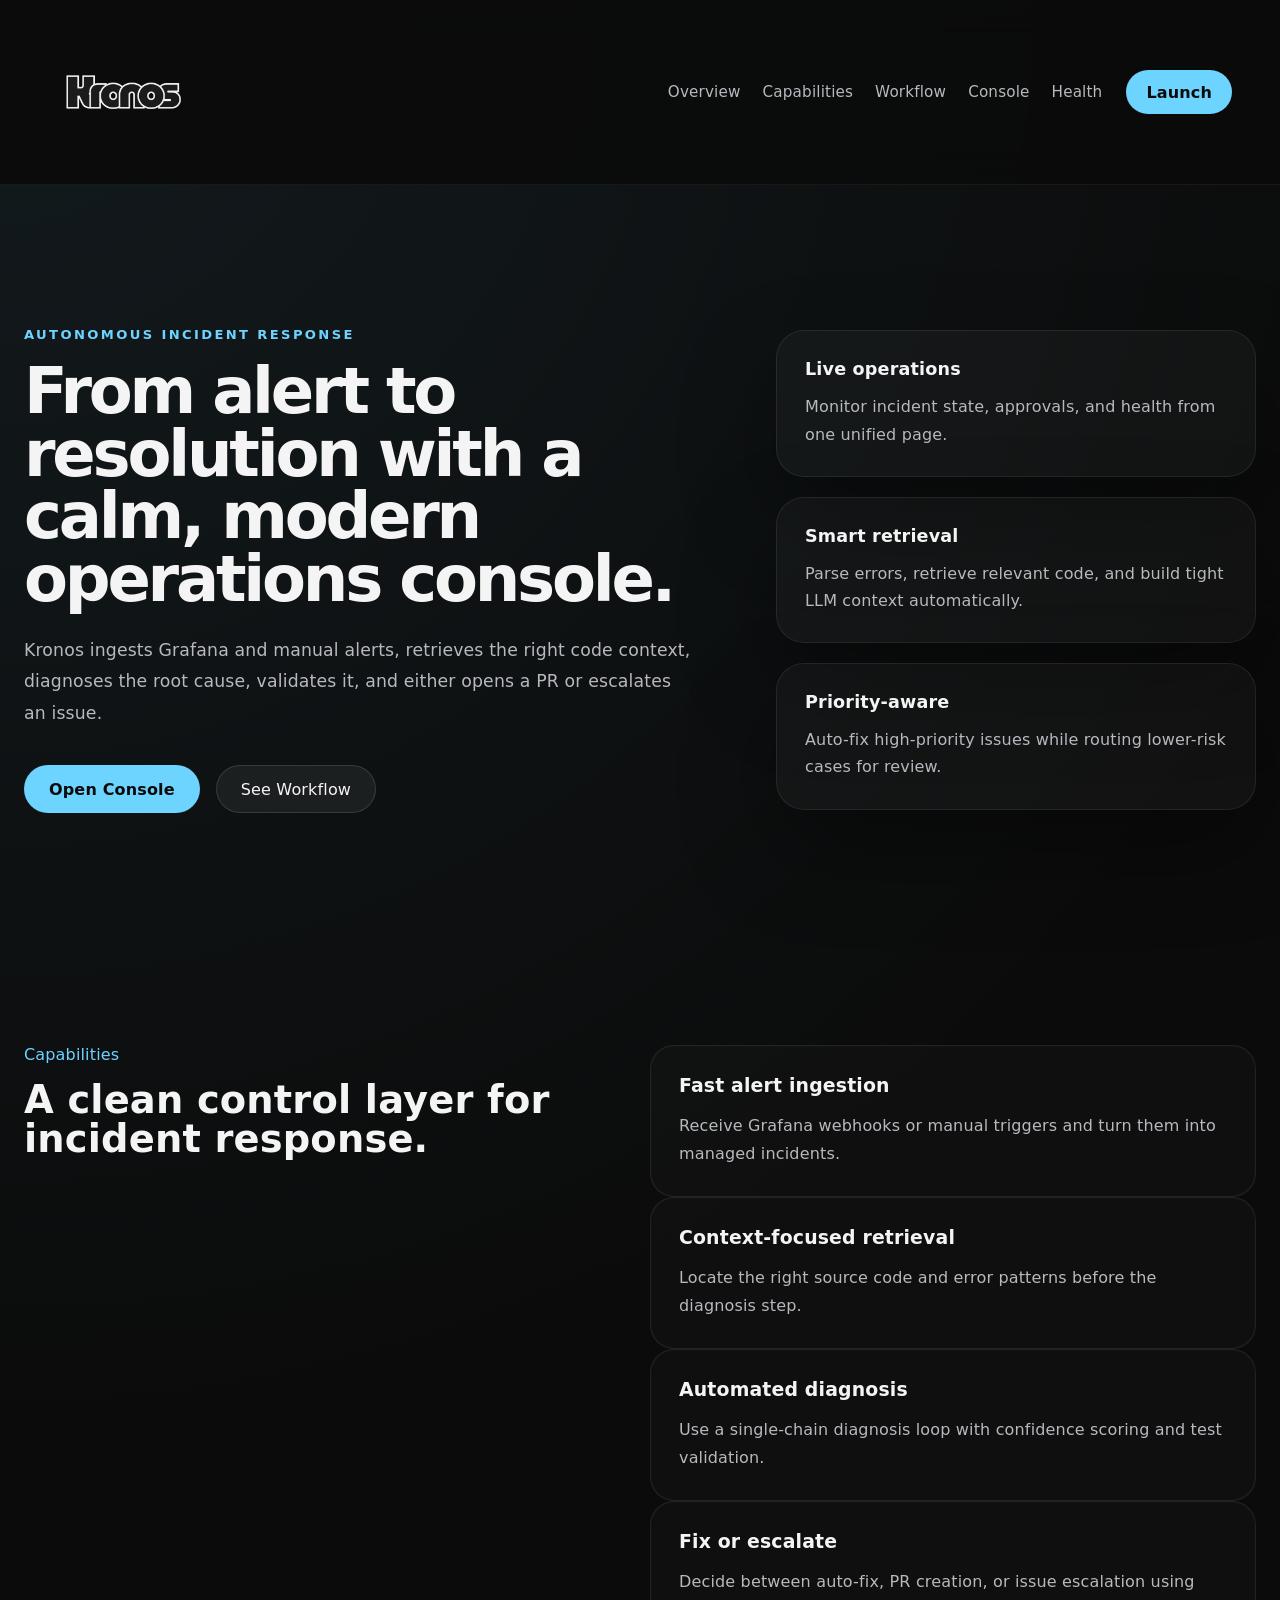
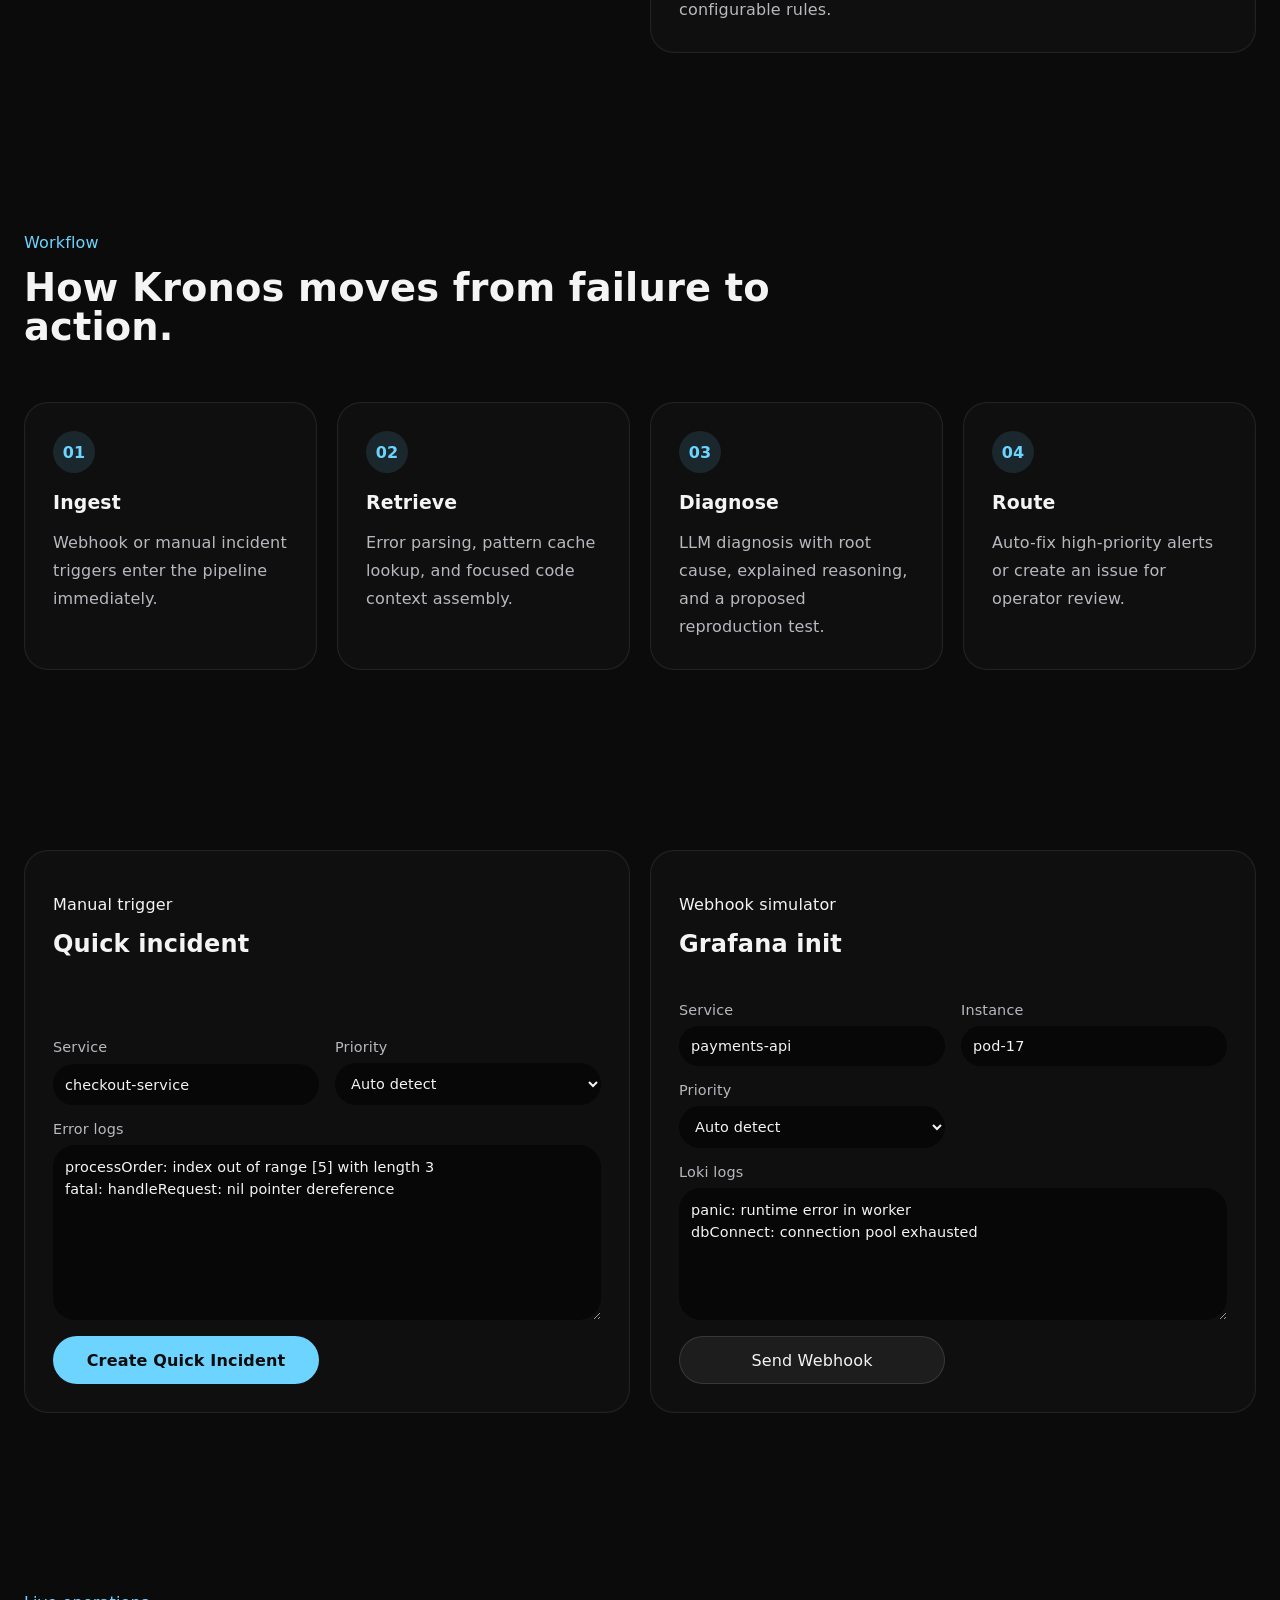
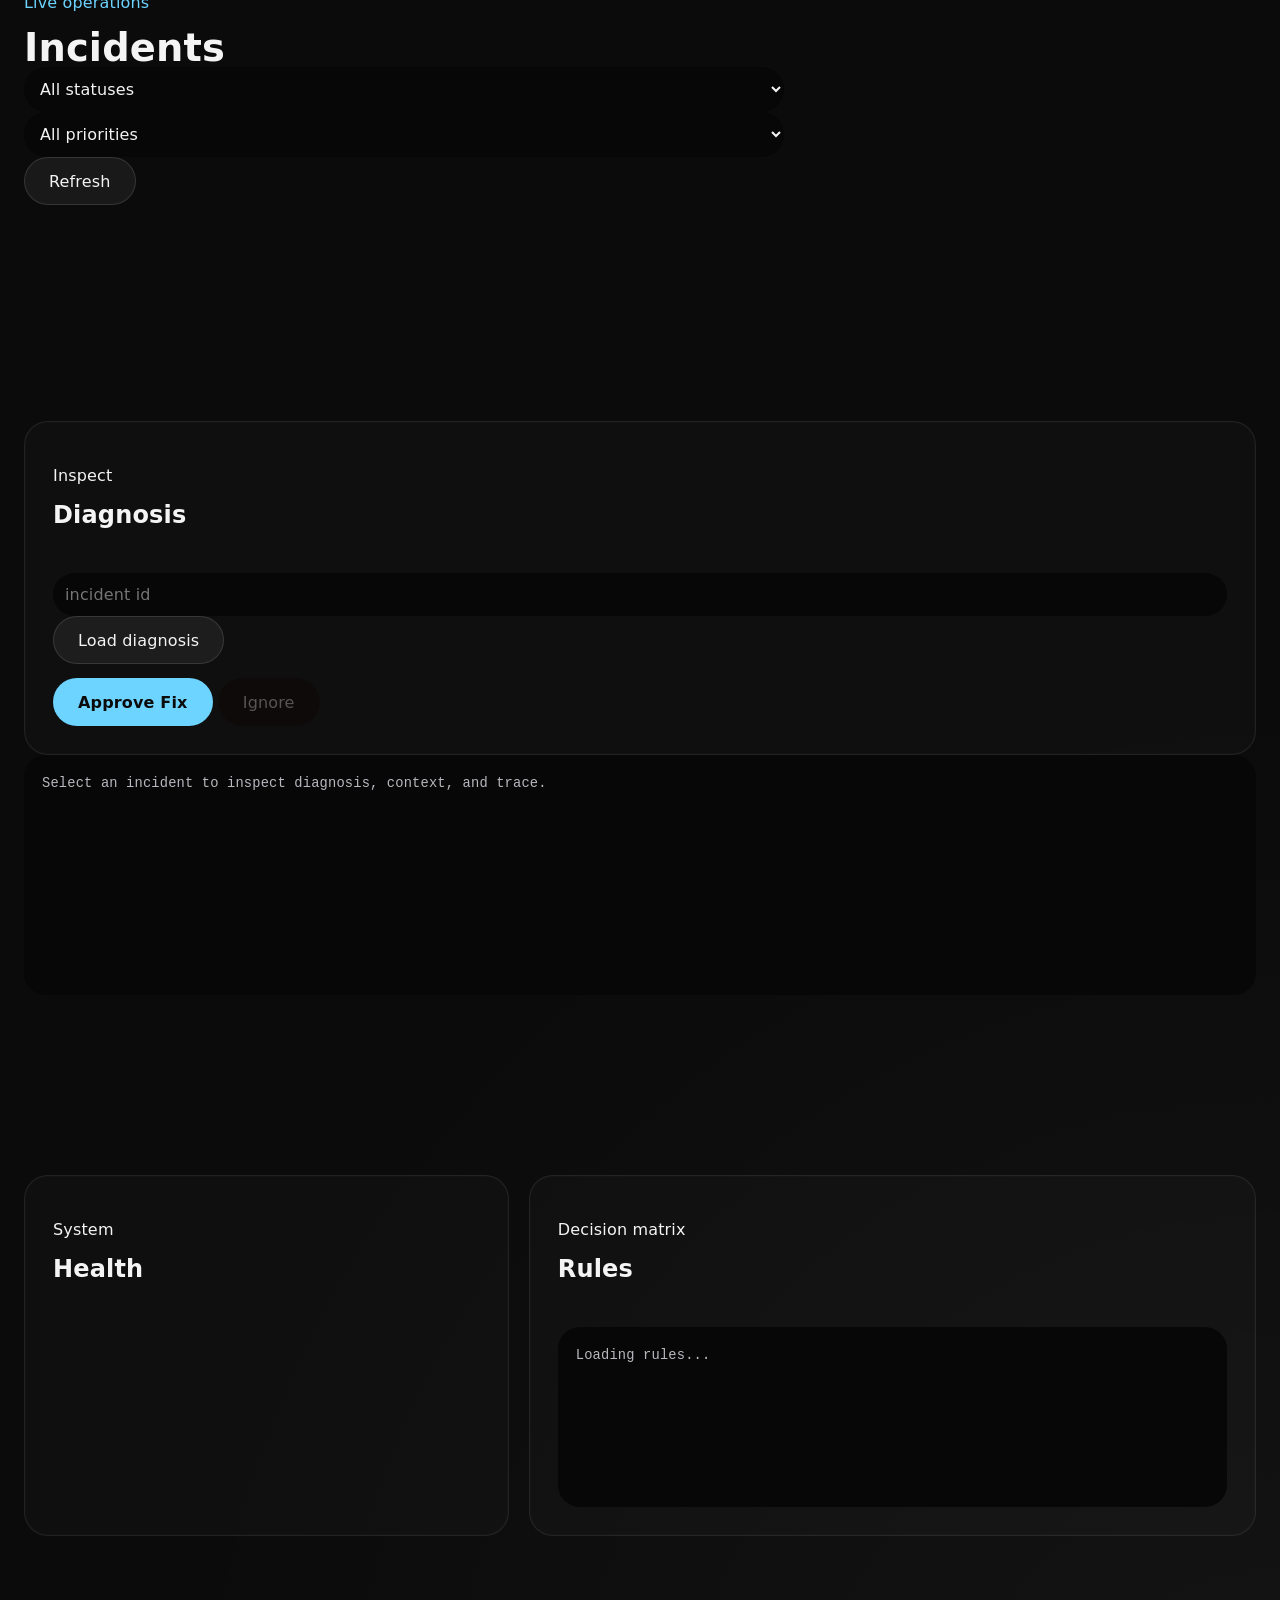
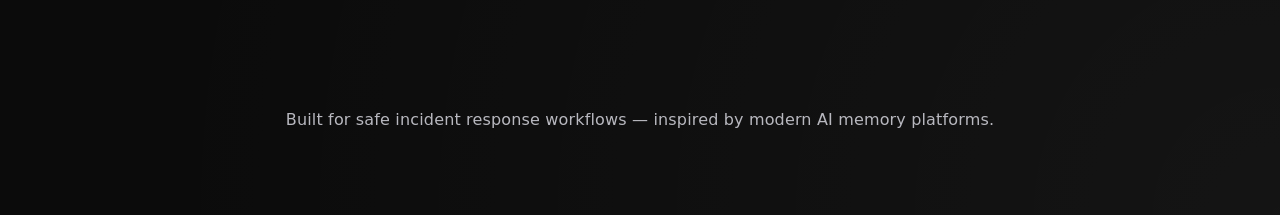
==== static/index.html @ 50ff94a3 "added notification support improved api schema and improved kronos dashboard" ====
<!doctype html>
<html lang="en">
  <head>
    <meta charset="utf-8">
    <meta name="viewport" content="width=device-width, initial-scale=1">
    <title>Kronos | Autonomous Incident Response</title>
    <link rel="stylesheet" href="/static/styles.css">
  </head>
  <body>
    <header class="topbar">
      <a class="brand" href="#overview" aria-label="Kronos home">
        <img src="/static/Kronos.png" alt="Kronos logo">
      </a>
      <nav class="topnav" aria-label="Primary navigation">
        <a href="#overview">Overview</a>
        <a href="#features">Capabilities</a>
        <a href="#workflow">Workflow</a>
        <a href="#console">Console</a>
        <a href="#health">Health</a>
      </nav>
      <a class="cta-button" href="#console">Launch</a>
    </header>

    <main class="page-shell">
      <section id="overview" class="hero-panel">
        <div class="hero-copy">
          <p class="eyebrow">Autonomous incident response</p>
          <h1>From alert to resolution with a calm, modern operations console.</h1>
          <p class="lede">
            Kronos ingests Grafana and manual alerts, retrieves the right code context,
            diagnoses the root cause, validates it, and either opens a PR or escalates an issue.
          </p>
          <div class="hero-actions">
            <a class="primary-button" href="#console">Open Console</a>
            <a class="secondary-button" href="#workflow">See Workflow</a>
          </div>
        </div>
        <div class="hero-aside">
          <div class="hero-card">
            <strong>Live operations</strong>
            <p>Monitor incident state, approvals, and health from one unified page.</p>
          </div>
          <div class="hero-card">
            <strong>Smart retrieval</strong>
            <p>Parse errors, retrieve relevant code, and build tight LLM context automatically.</p>
          </div>
          <div class="hero-card">
            <strong>Priority-aware</strong>
            <p>Auto-fix high-priority issues while routing lower-risk cases for review.</p>
          </div>
        </div>
      </section>

      <section id="features" class="section feature-grid">
        <div class="section-heading">
          <p class="eyebrow">Capabilities</p>
          <h2>A clean control layer for incident response.</h2>
        </div>
        <div class="feature-list">
          <article>
            <h3>Fast alert ingestion</h3>
            <p>Receive Grafana webhooks or manual triggers and turn them into managed incidents.</p>
          </article>
          <article>
            <h3>Context-focused retrieval</h3>
            <p>Locate the right source code and error patterns before the diagnosis step.</p>
          </article>
          <article>
            <h3>Automated diagnosis</h3>
            <p>Use a single-chain diagnosis loop with confidence scoring and test validation.</p>
          </article>
          <article>
            <h3>Fix or escalate</h3>
            <p>Decide between auto-fix, PR creation, or issue escalation using configurable rules.</p>
          </article>
        </div>
      </section>

      <section id="workflow" class="section workflow-grid">
        <div class="section-heading">
          <p class="eyebrow">Workflow</p>
          <h2>How Kronos moves from failure to action.</h2>
        </div>
        <div class="step-cards">
          <article>
            <span>01</span>
            <h3>Ingest</h3>
            <p>Webhook or manual incident triggers enter the pipeline immediately.</p>
          </article>
          <article>
            <span>02</span>
            <h3>Retrieve</h3>
            <p>Error parsing, pattern cache lookup, and focused code context assembly.</p>
          </article>
          <article>
            <span>03</span>
            <h3>Diagnose</h3>
            <p>LLM diagnosis with root cause, explained reasoning, and a proposed reproduction test.</p>
          </article>
          <article>
            <span>04</span>
            <h3>Route</h3>
            <p>Auto-fix high-priority alerts or create an issue for operator review.</p>
          </article>
        </div>
      </section>

      <section id="console" class="section console-layout">
        <div class="panel">
          <div class="panel-heading">
            <p class="eyebrow">Manual trigger</p>
            <h2>Quick incident</h2>
          </div>
          <form id="quickForm" class="form">
            <label>
              Service
              <input name="service" value="checkout-service" required>
            </label>
            <label>
              Priority
              <select name="priority">
                <option value="">Auto detect</option>
                <option value="high">High</option>
                <option value="medium">Medium</option>
                <option value="low">Low</option>
              </select>
            </label>
            <label class="span-all">
              Error logs
              <textarea name="error_logs" rows="7" required>processOrder: index out of range [5] with length 3
fatal: handleRequest: nil pointer dereference</textarea>
            </label>
            <button class="primary-button" type="submit">Create Quick Incident</button>
          </form>
        </div>

        <div class="panel">
          <div class="panel-heading">
            <p class="eyebrow">Webhook simulator</p>
            <h2>Grafana init</h2>
          </div>
          <form id="initForm" class="form">
            <label>
              Service
              <input name="service" value="payments-api">
            </label>
            <label>
              Instance
              <input name="instance" value="pod-17">
            </label>
            <label>
              Priority
              <select name="priority">
                <option value="">Auto detect</option>
                <option value="high">High</option>
                <option value="medium">Medium</option>
                <option value="low">Low</option>
              </select>
            </label>
            <label class="span-all">
              Loki logs
              <textarea name="loki_logs" rows="5">panic: runtime error in worker
dbConnect: connection pool exhausted</textarea>
            </label>
            <button class="secondary-button" type="submit">Send Webhook</button>
          </form>
        </div>
      </section>

      <section id="incidents" class="section">
        <div class="section-heading compact">
          <div>
            <p class="eyebrow">Live operations</p>
            <h2>Incidents</h2>
          </div>
          <div class="filters">
            <select id="statusFilter" aria-label="Filter status">
              <option value="">All statuses</option>
              <option value="processing">Processing</option>
              <option value="diagnosing">Diagnosing</option>
              <option value="awaiting_approval">Awaiting approval</option>
              <option value="fixing">Fixing</option>
              <option value="pr_opened">PR opened</option>
              <option value="issue_opened">Issue opened</option>
              <option value="resolved">Resolved</option>
              <option value="failed">Failed</option>
              <option value="ignored">Ignored</option>
            </select>
            <select id="priorityFilter" aria-label="Filter priority">
              <option value="">All priorities</option>
              <option value="high">High</option>
              <option value="medium">Medium</option>
              <option value="low">Low</option>
            </select>
            <button class="secondary-button" id="refreshIncidents" type="button">Refresh</button>
          </div>
        </div>
        <div id="incidentList" class="incident-list" aria-live="polite"></div>
      </section>

      <section id="diagnosis" class="section diagnosis-layout">
        <div class="panel">
          <div class="panel-heading">
            <p class="eyebrow">Inspect</p>
            <h2>Diagnosis</h2>
          </div>
          <form id="diagnosisForm" class="lookup">
            <input id="diagnosisId" name="incident_id" placeholder="incident id">
            <button class="secondary-button" type="submit">Load diagnosis</button>
          </form>
          <div class="action-row">
            <button id="approveBtn" class="primary-button" type="button" disabled>Approve Fix</button>
            <button id="ignoreBtn" class="danger-button" type="button" disabled>Ignore</button>
          </div>
        </div>
        <div id="diagnosisOutput" class="code-panel">Select an incident to inspect diagnosis, context, and trace.</div>
      </section>

      <section id="health" class="section status-grid">
        <div class="panel">
          <div class="panel-heading">
            <p class="eyebrow">System</p>
            <h2>Health</h2>
          </div>
          <div id="healthOutput" class="status-list"></div>
        </div>
        <div id="rules" class="panel">
          <div class="panel-heading">
            <p class="eyebrow">Decision matrix</p>
            <h2>Rules</h2>
          </div>
          <div id="rulesOutput" class="code-panel small">Loading rules...</div>
        </div>
      </section>

      <footer class="footer">
        <p>Built for safe incident response workflows — inspired by modern AI memory platforms.</p>
      </footer>

      <div id="toast" class="toast" role="status" aria-live="polite"></div>
    </main>

    <script src="/static/app.js"></script>
  </body>
</html>
---- static/styles.css ----
:root {
  color-scheme: dark;
  --bg: #0b0b0b;
  --bg-soft: #141416;
  --surface: #18181b;
  --surface-soft: #212126;
  --border: #2f2f36;
  --text: #f4f4f4;
  --muted: #b8b8bf;
  --subtle: #8f93a0;
  --accent: #6dd3ff;
  --accent-soft: rgba(109, 211, 255, 0.16);
  --danger: #ff7f89;
  --success: #90f2b7;
  --radius: 22px;
  --shadow: 0 40px 90px rgba(0, 0, 0, 0.35);
  font-family: Inter, ui-sans-serif, system-ui, -apple-system, BlinkMacSystemFont, "Segoe UI", sans-serif;
}

* {
  box-sizing: border-box;
}

html {
  scroll-behavior: smooth;
}

body {
  margin: 0;
  min-height: 100vh;
  background: radial-gradient(circle at top left, rgba(109, 211, 255, 0.08), transparent 28%),
              radial-gradient(circle at bottom right, rgba(255, 255, 255, 0.04), transparent 22%),
              var(--bg);
  color: var(--text);
}

a {
  color: inherit;
  text-decoration: none;
}

button,
input,
select,
textarea {
  font: inherit;
}

body, input, select, textarea, button {
  letter-spacing: 0.01em;
}

.topbar {
  position: sticky;
  top: 0;
  z-index: 10;
  display: flex;
  align-items: center;
  gap: 24px;
  padding: 18px clamp(18px, 4vw, 48px);
  border-bottom: 1px solid rgba(255, 255, 255, 0.06);
  background: rgba(11, 11, 11, 0.94);
  backdrop-filter: blur(18px);
}

.brand {
  display: inline-flex;
  align-items: center;
  gap: 16px;
}

.brand img {
  width: 148px;
  max-width: 32vw;
  height: auto;
  display: block;
}

.brand span {
  color: var(--text);
  font-weight: 800;
  letter-spacing: 0.08em;
  text-transform: uppercase;
}

.topnav {
  display: flex;
  align-items: center;
  gap: 22px;
  margin-left: auto;
  color: var(--muted);
  font-size: 0.95rem;
}

.topnav a {
  padding: 8px 0;
  transition: color 160ms ease;
}

.topnav a:hover,
.topnav a:focus-visible {
  color: var(--accent);
}

.cta-button {
  display: inline-flex;
  align-items: center;
  justify-content: center;
  min-height: 44px;
  padding: 0 20px;
  border-radius: 999px;
  background: var(--accent);
  color: var(--bg);
  font-weight: 700;
  white-space: nowrap;
}

.page-shell {
  max-width: 1400px;
  margin: 0 auto;
  padding: 0 24px 60px;
}

.hero-panel {
  display: grid;
  grid-template-columns: 1.2fr 0.8fr;
  gap: 32px;
  align-items: center;
  min-height: calc(100vh - 130px);
  padding: clamp(56px, 9vw, 96px) 0;
}

.hero-copy {
  max-width: 680px;
}

.hero-copy .eyebrow {
  margin: 0 0 18px;
  color: var(--accent);
  font-size: 0.82rem;
  font-weight: 800;
  letter-spacing: 0.18em;
  text-transform: uppercase;
}

.hero-copy h1 {
  margin: 0;
  font-size: clamp(3rem, 5vw, 5.2rem);
  line-height: 0.98;
  letter-spacing: -0.05em;
}

.lede {
  margin: 24px 0 0;
  max-width: 670px;
  color: var(--muted);
  font-size: clamp(1rem, 1.35vw, 1.2rem);
  line-height: 1.82;
}

.hero-actions {
  margin-top: 36px;
  display: flex;
  flex-wrap: wrap;
  gap: 16px;
}

.primary-button,
.secondary-button,
.danger-button {
  display: inline-flex;
  align-items: center;
  justify-content: center;
  min-height: 48px;
  padding: 0 24px;
  border-radius: 999px;
  border: 1px solid transparent;
  cursor: pointer;
  transition: transform 160ms ease, background-color 160ms ease, color 160ms ease;
}

.primary-button {
  background: var(--accent);
  color: var(--bg);
  font-weight: 700;
}

.secondary-button {
  background: rgba(255, 255, 255, 0.06);
  color: var(--text);
  border-color: rgba(255, 255, 255, 0.12);
}

.primary-button:hover,
.secondary-button:hover,
.danger-button:hover {
  transform: translateY(-1px);
}

.hero-aside {
  display: grid;
  gap: 20px;
}

.hero-card {
  border: 1px solid rgba(255, 255, 255, 0.08);
  border-radius: 28px;
  background: rgba(255, 255, 255, 0.03);
  padding: 28px;
  box-shadow: var(--shadow);
}

.hero-card strong {
  display: block;
  margin-bottom: 14px;
  font-size: 1.1rem;
  color: var(--text);
}

.hero-card p {
  margin: 0;
  color: var(--muted);
  line-height: 1.7;
}

.section {
  padding: clamp(48px, 8vw, 90px) 0;
}

.section-heading {
  max-width: 760px;
  margin-bottom: 36px;
}

.section-heading .eyebrow {
  margin: 0 0 16px;
  color: var(--accent);
}

.section-heading h2 {
  margin: 0;
  font-size: clamp(2.1rem, 3vw, 3.2rem);
  line-height: 1.02;
}

.feature-grid,
.workflow-grid,
.console-layout,
.status-grid {
  display: grid;
  gap: 20px;
}

.feature-grid {
  grid-template-columns: repeat(2, minmax(0, 1fr));
}

.feature-list article,
.step-cards article,
.panel,
.incident-card {
  border: 1px solid rgba(255, 255, 255, 0.08);
  border-radius: 24px;
  padding: 28px;
  background: rgba(255, 255, 255, 0.02);
  box-shadow: inset 0 0 0 1px rgba(255, 255, 255, 0.01);
}

.feature-list article h3,
.step-cards article h3 {
  margin: 0 0 16px;
  font-size: 1.18rem;
}

.feature-list article p,
.step-cards article p {
  margin: 0;
  color: var(--muted);
  line-height: 1.75;
}

.step-cards {
  display: grid;
  grid-template-columns: repeat(4, minmax(0, 1fr));
  gap: 20px;
}

.step-cards article span {
  display: inline-flex;
  align-items: center;
  justify-content: center;
  width: 42px;
  height: 42px;
  border-radius: 50%;
  background: rgba(109, 211, 255, 0.12);
  color: var(--accent);
  font-weight: 800;
  margin-bottom: 18px;
}

.console-layout {
  grid-template-columns: repeat(2, minmax(0, 1fr));
}

.panel {
  display: flex;
  flex-direction: column;
  justify-content: space-between;
}

.panel-heading {
  margin-bottom: 24px;
}

.panel-heading h2 {
  margin-top: 6px;
}

.form {
  display: grid;
  grid-template-columns: repeat(2, minmax(0, 1fr));
  gap: 16px;
}

label {
  display: grid;
  gap: 10px;
  color: var(--muted);
  font-size: 0.95rem;
}

.span-all {
  grid-column: 1 / -1;
}

input,
select,
textarea {
  width: 100%;
  border: 1px solid rgba(255, 255, 255, 0.08);
  border-radius: 18px;
  background: rgba(255, 255, 255, 0.03);
  color: var(--text);
  outline: none;
  padding: 16px;
}

textarea {
  resize: vertical;
  line-height: 1.6;
}

input:focus,
select:focus,
textarea:focus {
  border-color: rgba(109, 211, 255, 0.5);
  box-shadow: 0 0 0 4px rgba(109, 211, 255, 0.08);
}

.incident-list {
  display: grid;
  gap: 16px;
}

.incident-card {
  grid-template-columns: minmax(0, 1.7fr) repeat(4, minmax(140px, 0.9fr)) auto;
  align-items: center;
  gap: 16px;
  padding: 22px;
  display: grid;
}

.incident-card button {
  min-height: 42px;
}

.badge {
  display: inline-flex;
  width: fit-content;
  align-items: center;
  justify-content: center;
  border-radius: 999px;
  border: 1px solid rgba(255, 255, 255, 0.08);
  padding: 7px 12px;
  color: var(--muted);
  font-size: 0.82rem;
  text-transform: capitalize;
}

.badge.high,
.badge.failed {
  border-color: rgba(255, 127, 137, 0.35);
  color: #ffb4b4;
}

.badge.medium,
.badge.awaiting_approval,
.badge.fixing {
  border-color: rgba(109, 211, 255, 0.35);
  color: var(--accent);
}

.badge.low,
.badge.resolved,
.badge.pr_opened {
  border-color: rgba(144, 242, 183, 0.35);
  color: var(--success);
}

.diagnosis-layout {
  grid-template-columns: 380px minmax(0, 1fr);
}

.lookup {
  margin-bottom: 22px;
}

.lookup input {
  flex: 1 1 190px;
}

.code-panel {
  overflow: auto;
  min-height: 240px;
  max-height: 620px;
  padding: 24px;
  border: 1px solid rgba(255, 255, 255, 0.08);
  border-radius: 22px;
  background: rgba(255, 255, 255, 0.025);
  color: var(--muted);
  font-family: "SFMono-Regular", Consolas, "Liberation Mono", monospace;
  font-size: 0.9rem;
  line-height: 1.7;
  white-space: pre-wrap;
}

.code-panel.small {
  min-height: 200px;
  max-height: 420px;
}

.status-grid {
  grid-template-columns: minmax(0, 0.9fr) minmax(0, 1.1fr);
}

.status-list {
  display: grid;
  gap: 12px;
}

.status-row {
  display: flex;
  justify-content: space-between;
  gap: 12px;
  padding: 14px 0;
  border-bottom: 1px solid rgba(255, 255, 255, 0.06);
}

.toast {
  position: fixed;
  right: 24px;
  bottom: 24px;
  max-width: min(420px, calc(100vw - 48px));
  border-radius: 18px;
  background: rgba(20, 20, 23, 0.96);
  color: var(--text);
  padding: 16px 18px;
  opacity: 0;
  pointer-events: none;
  transform: translateY(10px);
  transition: opacity 180ms ease, transform 180ms ease;
}

.toast.show {
  opacity: 1;
  transform: translateY(0);
}

.footer {
  margin-top: 40px;
  padding: 28px 0 10px;
  color: var(--muted);
  text-align: center;
}

@media (max-width: 1120px) {
  .hero-panel,
  .console-layout,
  .diagnosis-layout,
  .status-grid,
  .feature-grid,
  .step-cards {
    grid-template-columns: 1fr;
  }

  .topnav {
    display: none;
  }

  .page-shell {
    padding: 0 20px 50px;
  }
}

@media (max-width: 760px) {
  .topbar {
    flex-direction: column;
    align-items: flex-start;
    gap: 16px;
  }

  .hero-panel {
    min-height: auto;
  }

  .primary-button,
  .secondary-button,
  .cta-button {
    width: 100%;
  }

  .panel {
    padding: 20px;
  }

  .incident-card {
    grid-template-columns: 1fr;
  }
}

label {
  display: grid;
  gap: 8px;
  color: var(--muted);
  font-size: 0.9rem;
}

.span-all {
  grid-column: 1 / -1;
}

input,
select,
textarea {
  width: 100%;
  border: 1px solid var(--line);
  border-radius: var(--radius);
  background: #070707;
  color: var(--text);
  outline: none;
  padding: 12px;
}

textarea {
  resize: vertical;
  line-height: 1.5;
}

input:focus,
select:focus,
textarea:focus {
  border-color: var(--accent);
}

.incident-list {
  display: grid;
  gap: 12px;
}

.incident-card {
  display: grid;
  grid-template-columns: minmax(0, 1.4fr) repeat(4, minmax(110px, 0.45fr)) auto;
  align-items: center;
  gap: 14px;
  padding: 16px;
}

.incident-card button {
  min-height: 36px;
}

.badge {
  display: inline-flex;
  width: fit-content;
  align-items: center;
  justify-content: center;
  border-radius: 999px;
  border: 1px solid var(--line);
  padding: 5px 9px;
  color: var(--muted);
  font-size: 0.78rem;
  text-transform: capitalize;
}

.badge.high,
.badge.failed {
  border-color: rgba(239, 68, 68, 0.55);
  color: #ffb4b4;
}

.badge.medium,
.badge.awaiting_approval,
.badge.fixing {
  border-color: rgba(245, 209, 95, 0.55);
  color: var(--warning);
}

.badge.low,
.badge.resolved,
.badge.pr_opened {
  border-color: rgba(141, 242, 160, 0.45);
  color: var(--success);
}

.diagnosis-layout {
  grid-template-columns: 360px minmax(0, 1fr);
}

.lookup {
  margin-bottom: 14px;
}

.lookup input {
  flex: 1 1 190px;
}

.code-panel {
  overflow: auto;
  min-height: 240px;
  max-height: 620px;
  padding: 18px;
  border: 1px solid var(--line);
  border-radius: var(--radius);
  background: #070707;
  color: var(--muted);
  font-family: "SFMono-Regular", Consolas, "Liberation Mono", monospace;
  font-size: 0.86rem;
  line-height: 1.6;
  white-space: pre-wrap;
}

.code-panel.small {
  min-height: 180px;
  max-height: 360px;
}

.status-grid {
  grid-template-columns: minmax(0, 0.8fr) minmax(0, 1.2fr);
}

.status-list {
  display: grid;
  gap: 10px;
}

.status-row {
  display: flex;
  justify-content: space-between;
  gap: 12px;
  padding: 12px 0;
  border-bottom: 1px solid var(--line);
}

.toast {
  position: fixed;
  right: 24px;
  bottom: 24px;
  max-width: min(420px, calc(100vw - 48px));
  border: 1px solid var(--line);
  border-radius: var(--radius);
  background: var(--panel-2);
  color: var(--text);
  padding: 14px 16px;
  opacity: 0;
  pointer-events: none;
  transform: translateY(8px);
  transition: opacity 160ms ease, transform 160ms ease;
}

.toast.show {
  opacity: 1;
  transform: translateY(0);
}

@media (max-width: 1080px) {
  .shell {
    grid-template-columns: 1fr;
  }

  .rail {
    display: none;
  }

  .workflow-grid {
    grid-template-columns: repeat(2, minmax(0, 1fr));
  }

  .incident-card {
    grid-template-columns: 1fr 1fr;
  }
}

@media (max-width: 760px) {
  .topbar {
    align-items: flex-start;
    flex-direction: column;
    gap: 12px;
  }

  .topnav {
    width: 100%;
    margin-left: 0;
    overflow-x: auto;
    padding-bottom: 4px;
  }

  .hero {
    min-height: auto;
  }

  .workflow-grid,
  .console-grid,
  .diagnosis-layout,
  .status-grid,
  .form {
    grid-template-columns: 1fr;
  }

  .compact {
    align-items: stretch;
    flex-direction: column;
  }

  .filters {
    align-items: stretch;
  }
}
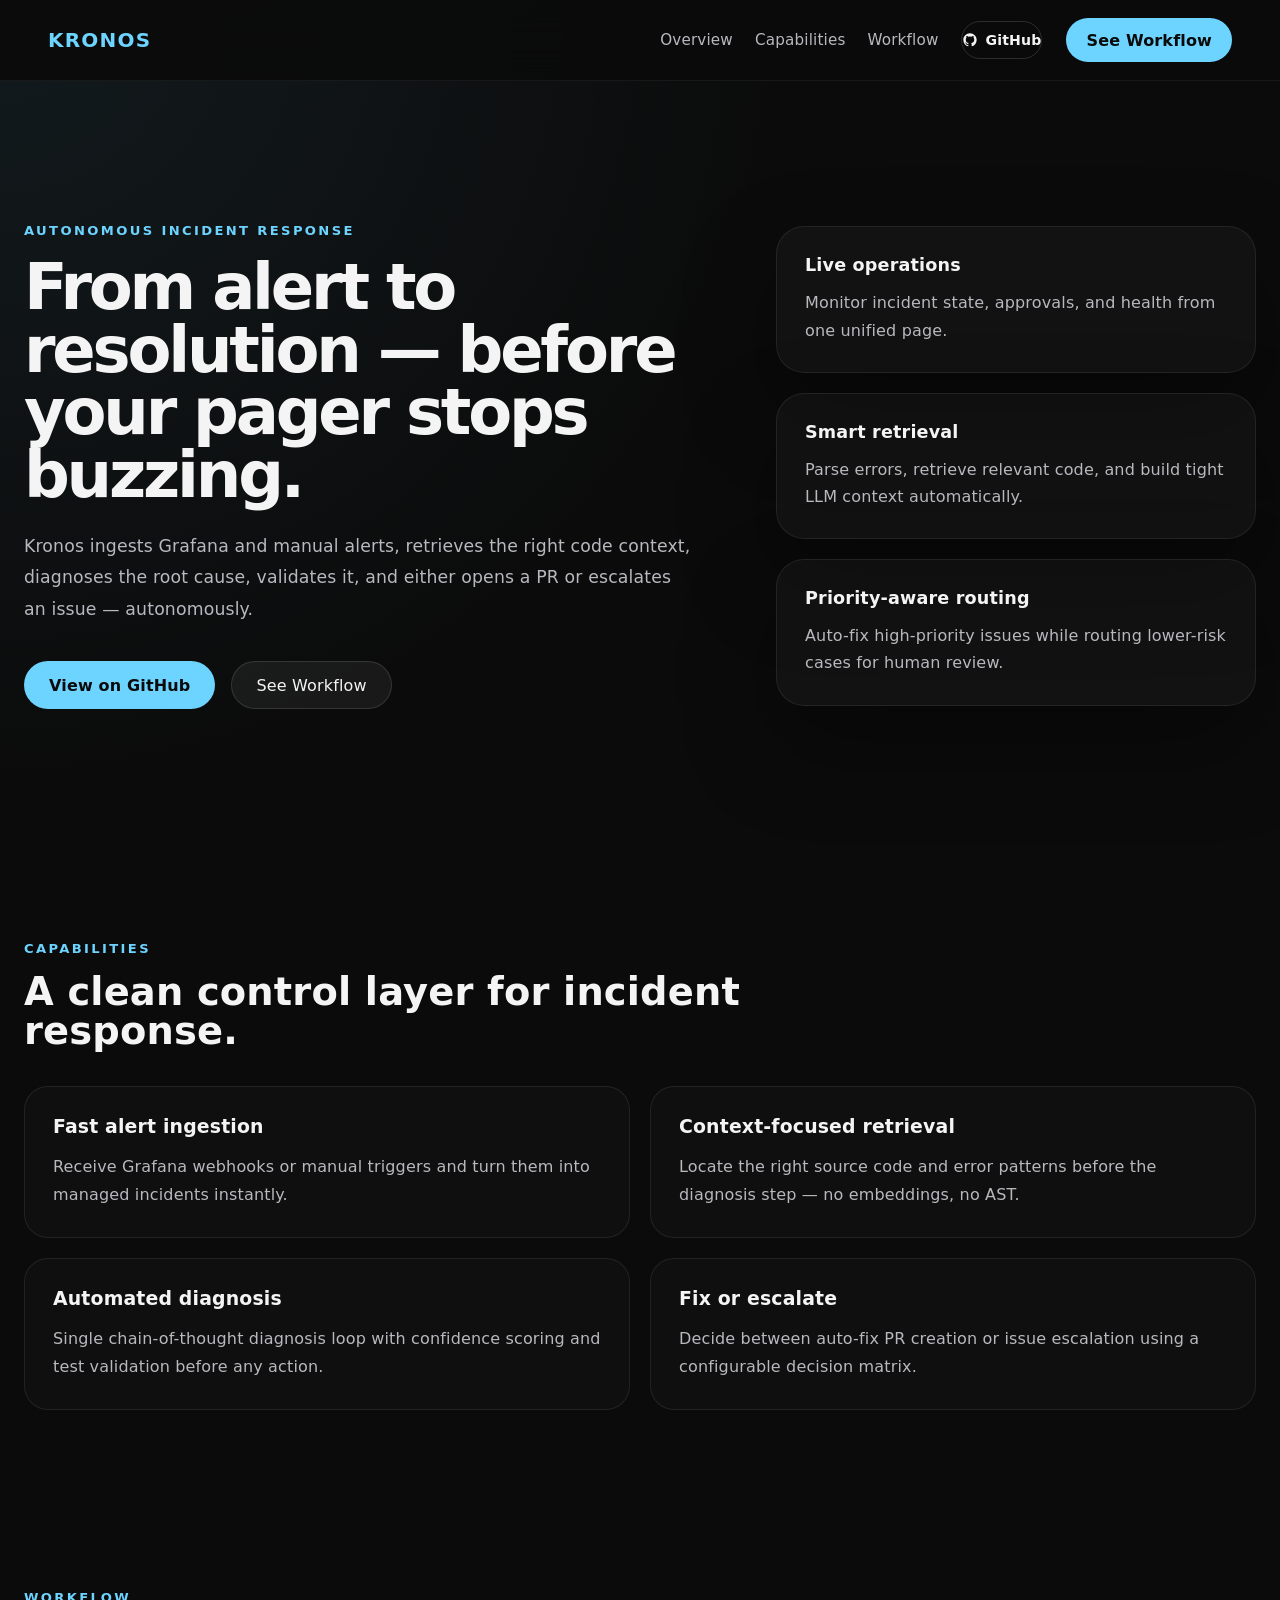
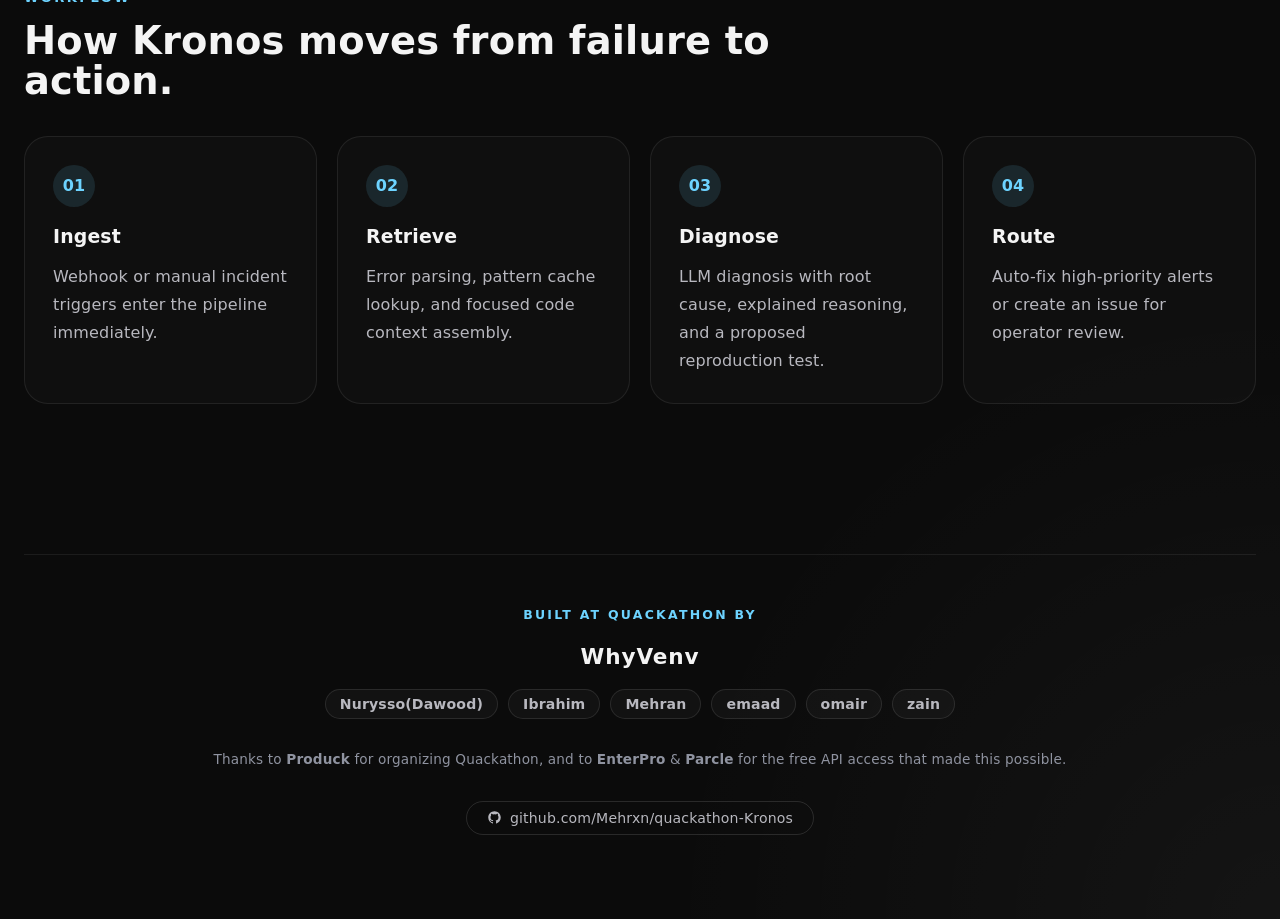
==== commit 634bb743: "static pages" ====
--- a/static/index.html
+++ b/static/index.html
@@ -1,37 +1,55 @@
 <!doctype html>
 <html lang="en">
   <head>
-    <meta charset="utf-8">
-    <meta name="viewport" content="width=device-width, initial-scale=1">
+    <meta charset="utf-8" />
+    <meta name="viewport" content="width=device-width, initial-scale=1" />
     <title>Kronos | Autonomous Incident Response</title>
-    <link rel="stylesheet" href="/static/styles.css">
+    <link rel="stylesheet" href="styles.css" />
   </head>
   <body>
     <header class="topbar">
       <a class="brand" href="#overview" aria-label="Kronos home">
-        <img src="/static/Kronos.png" alt="Kronos logo">
+        <span class="brand-name">Kronos</span>
       </a>
       <nav class="topnav" aria-label="Primary navigation">
         <a href="#overview">Overview</a>
         <a href="#features">Capabilities</a>
         <a href="#workflow">Workflow</a>
-        <a href="#console">Console</a>
-        <a href="#health">Health</a>
+        <a
+          href="https://github.com/Mehrxn/quackathon-Kronos"
+          target="_blank"
+          rel="noopener"
+          class="gh-link"
+        >
+          <svg width="16" height="16" viewBox="0 0 24 24" fill="currentColor">
+            <path
+              d="M12 2C6.477 2 2 6.477 2 12c0 4.418 2.865 8.166 6.839 9.489.5.092.682-.217.682-.482 0-.237-.009-.868-.013-1.703-2.782.604-3.369-1.342-3.369-1.342-.454-1.154-1.11-1.462-1.11-1.462-.908-.62.069-.608.069-.608 1.004.07 1.532 1.032 1.532 1.032.891 1.528 2.341 1.087 2.91.831.091-.646.349-1.087.635-1.337-2.22-.253-4.555-1.11-4.555-4.943 0-1.091.39-1.984 1.029-2.683-.103-.253-.446-1.27.098-2.647 0 0 .84-.269 2.75 1.025A9.578 9.578 0 0 1 12 6.836a9.59 9.59 0 0 1 2.504.337c1.909-1.294 2.747-1.025 2.747-1.025.546 1.377.202 2.394.1 2.647.64.699 1.028 1.592 1.028 2.683 0 3.842-2.339 4.687-4.566 4.935.359.309.678.919.678 1.852 0 1.336-.012 2.415-.012 2.741 0 .267.18.578.688.48C19.138 20.163 22 16.418 22 12c0-5.523-4.477-10-10-10z"
+            />
+          </svg>
+          GitHub
+        </a>
       </nav>
-      <a class="cta-button" href="#console">Launch</a>
+      <a class="cta-button" href="#workflow">See Workflow</a>
     </header>
 
     <main class="page-shell">
       <section id="overview" class="hero-panel">
         <div class="hero-copy">
           <p class="eyebrow">Autonomous incident response</p>
-          <h1>From alert to resolution with a calm, modern operations console.</h1>
+          <h1>From alert to resolution — before your pager stops buzzing.</h1>
           <p class="lede">
-            Kronos ingests Grafana and manual alerts, retrieves the right code context,
-            diagnoses the root cause, validates it, and either opens a PR or escalates an issue.
+            Kronos ingests Grafana and manual alerts, retrieves the right code context, diagnoses
+            the root cause, validates it, and either opens a PR or escalates an issue —
+            autonomously.
           </p>
           <div class="hero-actions">
-            <a class="primary-button" href="#console">Open Console</a>
+            <a
+              class="primary-button"
+              href="https://github.com/Nurysso/quackathon-Kronos"
+              target="_blank"
+              rel="noopener"
+              >View on GitHub</a
+            >
             <a class="secondary-button" href="#workflow">See Workflow</a>
           </div>
         </div>
@@ -45,13 +63,13 @@
             <p>Parse errors, retrieve relevant code, and build tight LLM context automatically.</p>
           </div>
           <div class="hero-card">
-            <strong>Priority-aware</strong>
-            <p>Auto-fix high-priority issues while routing lower-risk cases for review.</p>
+            <strong>Priority-aware routing</strong>
+            <p>Auto-fix high-priority issues while routing lower-risk cases for human review.</p>
           </div>
         </div>
       </section>
 
-      <section id="features" class="section feature-grid">
+      <section id="features" class="section">
         <div class="section-heading">
           <p class="eyebrow">Capabilities</p>
           <h2>A clean control layer for incident response.</h2>
@@ -59,24 +77,36 @@
         <div class="feature-list">
           <article>
             <h3>Fast alert ingestion</h3>
-            <p>Receive Grafana webhooks or manual triggers and turn them into managed incidents.</p>
+            <p>
+              Receive Grafana webhooks or manual triggers and turn them into managed incidents
+              instantly.
+            </p>
           </article>
           <article>
             <h3>Context-focused retrieval</h3>
-            <p>Locate the right source code and error patterns before the diagnosis step.</p>
+            <p>
+              Locate the right source code and error patterns before the diagnosis step — no
+              embeddings, no AST.
+            </p>
           </article>
           <article>
             <h3>Automated diagnosis</h3>
-            <p>Use a single-chain diagnosis loop with confidence scoring and test validation.</p>
+            <p>
+              Single chain-of-thought diagnosis loop with confidence scoring and test validation
+              before any action.
+            </p>
           </article>
           <article>
             <h3>Fix or escalate</h3>
-            <p>Decide between auto-fix, PR creation, or issue escalation using configurable rules.</p>
+            <p>
+              Decide between auto-fix PR creation or issue escalation using a configurable decision
+              matrix.
+            </p>
           </article>
         </div>
       </section>
 
-      <section id="workflow" class="section workflow-grid">
+      <section id="workflow" class="section">
         <div class="section-heading">
           <p class="eyebrow">Workflow</p>
           <h2>How Kronos moves from failure to action.</h2>
@@ -95,7 +125,9 @@
           <article>
             <span>03</span>
             <h3>Diagnose</h3>
-            <p>LLM diagnosis with root cause, explained reasoning, and a proposed reproduction test.</p>
+            <p>
+              LLM diagnosis with root cause, explained reasoning, and a proposed reproduction test.
+            </p>
           </article>
           <article>
             <span>04</span>
@@ -105,141 +137,36 @@
         </div>
       </section>
 
-      <section id="console" class="section console-layout">
-        <div class="panel">
-          <div class="panel-heading">
-            <p class="eyebrow">Manual trigger</p>
-            <h2>Quick incident</h2>
-          </div>
-          <form id="quickForm" class="form">
-            <label>
-              Service
-              <input name="service" value="checkout-service" required>
-            </label>
-            <label>
-              Priority
-              <select name="priority">
-                <option value="">Auto detect</option>
-                <option value="high">High</option>
-                <option value="medium">Medium</option>
-                <option value="low">Low</option>
-              </select>
-            </label>
-            <label class="span-all">
-              Error logs
-              <textarea name="error_logs" rows="7" required>processOrder: index out of range [5] with length 3
-fatal: handleRequest: nil pointer dereference</textarea>
-            </label>
-            <button class="primary-button" type="submit">Create Quick Incident</button>
-          </form>
+      <footer class="footer">
+        <p class="footer-team-label">Built at Quackathon by</p>
+        <p class="footer-team-name">WhyVenv</p>
+        <div class="footer-members">
+          <span class="member-chip">Nurysso(Dawood) </span>
+          <span class="member-chip">Ibrahim</span>
+          <span class="member-chip">Mehran</span>
+          <span class="member-chip">emaad</span>
+          <span class="member-chip">omair</span>
+          <span class="member-chip">zain</span>
         </div>
-
-        <div class="panel">
-          <div class="panel-heading">
-            <p class="eyebrow">Webhook simulator</p>
-            <h2>Grafana init</h2>
-          </div>
-          <form id="initForm" class="form">
-            <label>
-              Service
-              <input name="service" value="payments-api">
-            </label>
-            <label>
-              Instance
-              <input name="instance" value="pod-17">
-            </label>
-            <label>
-              Priority
-              <select name="priority">
-                <option value="">Auto detect</option>
-                <option value="high">High</option>
-                <option value="medium">Medium</option>
-                <option value="low">Low</option>
-              </select>
-            </label>
-            <label class="span-all">
-              Loki logs
-              <textarea name="loki_logs" rows="5">panic: runtime error in worker
-dbConnect: connection pool exhausted</textarea>
-            </label>
-            <button class="secondary-button" type="submit">Send Webhook</button>
-          </form>
-        </div>
-      </section>
-
-      <section id="incidents" class="section">
-        <div class="section-heading compact">
-          <div>
-            <p class="eyebrow">Live operations</p>
-            <h2>Incidents</h2>
-          </div>
-          <div class="filters">
-            <select id="statusFilter" aria-label="Filter status">
-              <option value="">All statuses</option>
-              <option value="processing">Processing</option>
-              <option value="diagnosing">Diagnosing</option>
-              <option value="awaiting_approval">Awaiting approval</option>
-              <option value="fixing">Fixing</option>
-              <option value="pr_opened">PR opened</option>
-              <option value="issue_opened">Issue opened</option>
-              <option value="resolved">Resolved</option>
-              <option value="failed">Failed</option>
-              <option value="ignored">Ignored</option>
-            </select>
-            <select id="priorityFilter" aria-label="Filter priority">
-              <option value="">All priorities</option>
-              <option value="high">High</option>
-              <option value="medium">Medium</option>
-              <option value="low">Low</option>
-            </select>
-            <button class="secondary-button" id="refreshIncidents" type="button">Refresh</button>
-          </div>
-        </div>
-        <div id="incidentList" class="incident-list" aria-live="polite"></div>
-      </section>
-
-      <section id="diagnosis" class="section diagnosis-layout">
-        <div class="panel">
-          <div class="panel-heading">
-            <p class="eyebrow">Inspect</p>
-            <h2>Diagnosis</h2>
-          </div>
-          <form id="diagnosisForm" class="lookup">
-            <input id="diagnosisId" name="incident_id" placeholder="incident id">
-            <button class="secondary-button" type="submit">Load diagnosis</button>
-          </form>
-          <div class="action-row">
-            <button id="approveBtn" class="primary-button" type="button" disabled>Approve Fix</button>
-            <button id="ignoreBtn" class="danger-button" type="button" disabled>Ignore</button>
-          </div>
-        </div>
-        <div id="diagnosisOutput" class="code-panel">Select an incident to inspect diagnosis, context, and trace.</div>
-      </section>
-
-      <section id="health" class="section status-grid">
-        <div class="panel">
-          <div class="panel-heading">
-            <p class="eyebrow">System</p>
-            <h2>Health</h2>
-          </div>
-          <div id="healthOutput" class="status-list"></div>
-        </div>
-        <div id="rules" class="panel">
-          <div class="panel-heading">
-            <p class="eyebrow">Decision matrix</p>
-            <h2>Rules</h2>
-          </div>
-          <div id="rulesOutput" class="code-panel small">Loading rules...</div>
-        </div>
-      </section>
-
-      <footer class="footer">
-        <p>Built for safe incident response workflows — inspired by modern AI memory platforms.</p>
+        <p class="footer-copy">
+          Thanks to <strong>Produck</strong> for organizing Quackathon, and to
+          <strong>EnterPro</strong> &amp; <strong>Parcle</strong> for the free API access that made
+          this possible.
+        </p>
+        <a
+          class="footer-gh"
+          href="https://github.com/Mehrxn/quackathon-Kronos"
+          target="_blank"
+          rel="noopener"
+        >
+          <svg width="15" height="15" viewBox="0 0 24 24" fill="currentColor">
+            <path
+              d="M12 2C6.477 2 2 6.477 2 12c0 4.418 2.865 8.166 6.839 9.489.5.092.682-.217.682-.482 0-.237-.009-.868-.013-1.703-2.782.604-3.369-1.342-3.369-1.342-.454-1.154-1.11-1.462-1.11-1.462-.908-.62.069-.608.069-.608 1.004.07 1.532 1.032 1.532 1.032.891 1.528 2.341 1.087 2.91.831.091-.646.349-1.087.635-1.337-2.22-.253-4.555-1.11-4.555-4.943 0-1.091.39-1.984 1.029-2.683-.103-.253-.446-1.27.098-2.647 0 0 .84-.269 2.75 1.025A9.578 9.578 0 0 1 12 6.836a9.59 9.59 0 0 1 2.504.337c1.909-1.294 2.747-1.025 2.747-1.025.546 1.377.202 2.394.1 2.647.64.699 1.028 1.592 1.028 2.683 0 3.842-2.339 4.687-4.566 4.935.359.309.678.919.678 1.852 0 1.336-.012 2.415-.012 2.741 0 .267.18.578.688.48C19.138 20.163 22 16.418 22 12c0-5.523-4.477-10-10-10z"
+            />
+          </svg>
+          github.com/Mehrxn/quackathon-Kronos
+        </a>
       </footer>
-
-      <div id="toast" class="toast" role="status" aria-live="polite"></div>
     </main>
-
-    <script src="/static/app.js"></script>
   </body>
 </html>
--- a/static/styles.css
+++ b/static/styles.css
@@ -14,10 +14,19 @@
   --success: #90f2b7;
   --radius: 22px;
   --shadow: 0 40px 90px rgba(0, 0, 0, 0.35);
-  font-family: Inter, ui-sans-serif, system-ui, -apple-system, BlinkMacSystemFont, "Segoe UI", sans-serif;
-}
-
-* {
+  font-family:
+    Inter,
+    ui-sans-serif,
+    system-ui,
+    -apple-system,
+    BlinkMacSystemFont,
+    'Segoe UI',
+    sans-serif;
+}
+
+*,
+*::before,
+*::after {
   box-sizing: border-box;
 }
 
@@ -28,10 +37,11 @@
 body {
   margin: 0;
   min-height: 100vh;
-  background: radial-gradient(circle at top left, rgba(109, 211, 255, 0.08), transparent 28%),
-              radial-gradient(circle at bottom right, rgba(255, 255, 255, 0.04), transparent 22%),
-              var(--bg);
+  background:
+    radial-gradient(circle at top left, rgba(109, 211, 255, 0.08), transparent 28%),
+    radial-gradient(circle at bottom right, rgba(255, 255, 255, 0.04), transparent 22%), var(--bg);
   color: var(--text);
+  letter-spacing: 0.01em;
 }
 
 a {
@@ -46,10 +56,7 @@
   font: inherit;
 }
 
-body, input, select, textarea, button {
-  letter-spacing: 0.01em;
-}
-
+/* ── TOPBAR ── */
 .topbar {
   position: sticky;
   top: 0;
@@ -66,21 +73,15 @@
 .brand {
   display: inline-flex;
   align-items: center;
-  gap: 16px;
-}
-
-.brand img {
-  width: 148px;
-  max-width: 32vw;
-  height: auto;
-  display: block;
-}
-
-.brand span {
-  color: var(--text);
-  font-weight: 800;
-  letter-spacing: 0.08em;
+  gap: 12px;
+}
+
+.brand-name {
+  font-size: 1.25rem;
+  font-weight: 800;
+  letter-spacing: 0.06em;
   text-transform: uppercase;
+  color: var(--accent);
 }
 
 .topnav {
@@ -97,9 +98,33 @@
   transition: color 160ms ease;
 }
 
-.topnav a:hover,
-.topnav a:focus-visible {
-  color: var(--accent);
+.topnav a:hover {
+  color: var(--accent);
+}
+
+.gh-link {
+  display: inline-flex;
+  align-items: center;
+  gap: 8px;
+  min-height: 38px;
+  padding: 0 16px;
+  border-radius: 999px;
+  border: 1px solid rgba(255, 255, 255, 0.14);
+  color: var(--text);
+  font-size: 0.88rem;
+  font-weight: 600;
+  transition:
+    border-color 160ms,
+    background 160ms;
+}
+
+.gh-link:hover {
+  border-color: var(--accent);
+  background: var(--accent-soft);
+}
+
+.gh-link svg {
+  flex-shrink: 0;
 }
 
 .cta-button {
@@ -113,14 +138,21 @@
   color: var(--bg);
   font-weight: 700;
   white-space: nowrap;
-}
-
+  transition: opacity 160ms;
+}
+
+.cta-button:hover {
+  opacity: 0.88;
+}
+
+/* ── SHELL ── */
 .page-shell {
   max-width: 1400px;
   margin: 0 auto;
   padding: 0 24px 60px;
 }
 
+/* ── HERO ── */
 .hero-panel {
   display: grid;
   grid-template-columns: 1.2fr 0.8fr;
@@ -130,10 +162,6 @@
   padding: clamp(56px, 9vw, 96px) 0;
 }
 
-.hero-copy {
-  max-width: 680px;
-}
-
 .hero-copy .eyebrow {
   margin: 0 0 18px;
   color: var(--accent);
@@ -145,7 +173,7 @@
 
 .hero-copy h1 {
   margin: 0;
-  font-size: clamp(3rem, 5vw, 5.2rem);
+  font-size: clamp(2.8rem, 5vw, 5rem);
   line-height: 0.98;
   letter-spacing: -0.05em;
 }
@@ -166,8 +194,7 @@
 }
 
 .primary-button,
-.secondary-button,
-.danger-button {
+.secondary-button {
   display: inline-flex;
   align-items: center;
   justify-content: center;
@@ -176,7 +203,9 @@
   border-radius: 999px;
   border: 1px solid transparent;
   cursor: pointer;
-  transition: transform 160ms ease, background-color 160ms ease, color 160ms ease;
+  transition:
+    transform 160ms ease,
+    background 160ms ease;
 }
 
 .primary-button {
@@ -192,8 +221,7 @@
 }
 
 .primary-button:hover,
-.secondary-button:hover,
-.danger-button:hover {
+.secondary-button:hover {
   transform: translateY(-1px);
 }
 
@@ -214,7 +242,6 @@
   display: block;
   margin-bottom: 14px;
   font-size: 1.1rem;
-  color: var(--text);
 }
 
 .hero-card p {
@@ -223,6 +250,7 @@
   line-height: 1.7;
 }
 
+/* ── SECTIONS ── */
 .section {
   padding: clamp(48px, 8vw, 90px) 0;
 }
@@ -235,6 +263,10 @@
 .section-heading .eyebrow {
   margin: 0 0 16px;
   color: var(--accent);
+  font-size: 0.82rem;
+  font-weight: 800;
+  letter-spacing: 0.18em;
+  text-transform: uppercase;
 }
 
 .section-heading h2 {
@@ -243,27 +275,25 @@
   line-height: 1.02;
 }
 
-.feature-grid,
-.workflow-grid,
-.console-layout,
-.status-grid {
+.feature-grid {
   display: grid;
+  grid-template-columns: repeat(2, minmax(0, 1fr));
   gap: 20px;
 }
 
-.feature-grid {
+.feature-list {
+  display: grid;
   grid-template-columns: repeat(2, minmax(0, 1fr));
+  gap: 20px;
+  grid-column: 1/-1;
 }
 
 .feature-list article,
-.step-cards article,
-.panel,
-.incident-card {
+.step-cards article {
   border: 1px solid rgba(255, 255, 255, 0.08);
   border-radius: 24px;
   padding: 28px;
   background: rgba(255, 255, 255, 0.02);
-  box-shadow: inset 0 0 0 1px rgba(255, 255, 255, 0.01);
 }
 
 .feature-list article h3,
@@ -298,198 +328,90 @@
   margin-bottom: 18px;
 }
 
-.console-layout {
-  grid-template-columns: repeat(2, minmax(0, 1fr));
-}
-
-.panel {
+/* ── FOOTER ── */
+.footer {
+  margin-top: 60px;
+  padding: 40px 0 24px;
+  border-top: 1px solid rgba(255, 255, 255, 0.07);
+  text-align: center;
+}
+
+.footer-team-label {
+  font-size: 0.78rem;
+  font-weight: 800;
+  letter-spacing: 0.18em;
+  text-transform: uppercase;
+  color: var(--accent);
+  margin-bottom: 12px;
+}
+
+.footer-team-name {
+  font-size: 1.35rem;
+  font-weight: 800;
+  letter-spacing: 0.04em;
+  margin-bottom: 20px;
+  color: var(--text);
+}
+
+.footer-members {
   display: flex;
-  flex-direction: column;
-  justify-content: space-between;
-}
-
-.panel-heading {
-  margin-bottom: 24px;
-}
-
-.panel-heading h2 {
-  margin-top: 6px;
-}
-
-.form {
-  display: grid;
-  grid-template-columns: repeat(2, minmax(0, 1fr));
-  gap: 16px;
-}
-
-label {
-  display: grid;
+  flex-wrap: wrap;
+  justify-content: center;
   gap: 10px;
-  color: var(--muted);
-  font-size: 0.95rem;
-}
-
-.span-all {
-  grid-column: 1 / -1;
-}
-
-input,
-select,
-textarea {
-  width: 100%;
-  border: 1px solid rgba(255, 255, 255, 0.08);
-  border-radius: 18px;
+  margin-bottom: 28px;
+}
+
+.member-chip {
+  display: inline-flex;
+  align-items: center;
+  padding: 6px 14px;
+  border-radius: 999px;
+  border: 1px solid rgba(255, 255, 255, 0.1);
   background: rgba(255, 255, 255, 0.03);
-  color: var(--text);
-  outline: none;
-  padding: 16px;
-}
-
-textarea {
-  resize: vertical;
-  line-height: 1.6;
-}
-
-input:focus,
-select:focus,
-textarea:focus {
-  border-color: rgba(109, 211, 255, 0.5);
-  box-shadow: 0 0 0 4px rgba(109, 211, 255, 0.08);
-}
-
-.incident-list {
-  display: grid;
-  gap: 16px;
-}
-
-.incident-card {
-  grid-template-columns: minmax(0, 1.7fr) repeat(4, minmax(140px, 0.9fr)) auto;
-  align-items: center;
-  gap: 16px;
-  padding: 22px;
-  display: grid;
-}
-
-.incident-card button {
-  min-height: 42px;
-}
-
-.badge {
-  display: inline-flex;
-  width: fit-content;
-  align-items: center;
-  justify-content: center;
+  color: var(--muted);
+  font-size: 0.88rem;
+  font-weight: 600;
+}
+
+.footer-copy {
+  color: var(--subtle);
+  font-size: 0.85rem;
+  line-height: 1.8;
+}
+
+.footer-copy a {
+  color: var(--accent);
+}
+
+.footer-gh {
+  display: inline-flex;
+  align-items: center;
+  gap: 8px;
+  margin-top: 16px;
+  padding: 8px 20px;
   border-radius: 999px;
-  border: 1px solid rgba(255, 255, 255, 0.08);
-  padding: 7px 12px;
-  color: var(--muted);
-  font-size: 0.82rem;
-  text-transform: capitalize;
-}
-
-.badge.high,
-.badge.failed {
-  border-color: rgba(255, 127, 137, 0.35);
-  color: #ffb4b4;
-}
-
-.badge.medium,
-.badge.awaiting_approval,
-.badge.fixing {
-  border-color: rgba(109, 211, 255, 0.35);
-  color: var(--accent);
-}
-
-.badge.low,
-.badge.resolved,
-.badge.pr_opened {
-  border-color: rgba(144, 242, 183, 0.35);
-  color: var(--success);
-}
-
-.diagnosis-layout {
-  grid-template-columns: 380px minmax(0, 1fr);
-}
-
-.lookup {
-  margin-bottom: 22px;
-}
-
-.lookup input {
-  flex: 1 1 190px;
-}
-
-.code-panel {
-  overflow: auto;
-  min-height: 240px;
-  max-height: 620px;
-  padding: 24px;
-  border: 1px solid rgba(255, 255, 255, 0.08);
-  border-radius: 22px;
-  background: rgba(255, 255, 255, 0.025);
-  color: var(--muted);
-  font-family: "SFMono-Regular", Consolas, "Liberation Mono", monospace;
-  font-size: 0.9rem;
-  line-height: 1.7;
-  white-space: pre-wrap;
-}
-
-.code-panel.small {
-  min-height: 200px;
-  max-height: 420px;
-}
-
-.status-grid {
-  grid-template-columns: minmax(0, 0.9fr) minmax(0, 1.1fr);
-}
-
-.status-list {
-  display: grid;
-  gap: 12px;
-}
-
-.status-row {
-  display: flex;
-  justify-content: space-between;
-  gap: 12px;
-  padding: 14px 0;
-  border-bottom: 1px solid rgba(255, 255, 255, 0.06);
-}
-
-.toast {
-  position: fixed;
-  right: 24px;
-  bottom: 24px;
-  max-width: min(420px, calc(100vw - 48px));
-  border-radius: 18px;
-  background: rgba(20, 20, 23, 0.96);
-  color: var(--text);
-  padding: 16px 18px;
-  opacity: 0;
-  pointer-events: none;
-  transform: translateY(10px);
-  transition: opacity 180ms ease, transform 180ms ease;
-}
-
-.toast.show {
-  opacity: 1;
-  transform: translateY(0);
-}
-
-.footer {
-  margin-top: 40px;
-  padding: 28px 0 10px;
-  color: var(--muted);
-  text-align: center;
-}
-
+  border: 1px solid rgba(255, 255, 255, 0.12);
+  color: var(--muted);
+  font-size: 0.88rem;
+  transition:
+    border-color 160ms,
+    color 160ms;
+}
+
+.footer-gh:hover {
+  border-color: var(--accent);
+  color: var(--accent);
+}
+
+/* ── RESPONSIVE ── */
 @media (max-width: 1120px) {
   .hero-panel,
-  .console-layout,
-  .diagnosis-layout,
-  .status-grid,
   .feature-grid,
   .step-cards {
+    grid-template-columns: 1fr;
+  }
+
+  .feature-list {
     grid-template-columns: 1fr;
   }
 
@@ -518,220 +440,4 @@
   .cta-button {
     width: 100%;
   }
-
-  .panel {
-    padding: 20px;
-  }
-
-  .incident-card {
-    grid-template-columns: 1fr;
-  }
-}
-
-label {
-  display: grid;
-  gap: 8px;
-  color: var(--muted);
-  font-size: 0.9rem;
-}
-
-.span-all {
-  grid-column: 1 / -1;
-}
-
-input,
-select,
-textarea {
-  width: 100%;
-  border: 1px solid var(--line);
-  border-radius: var(--radius);
-  background: #070707;
-  color: var(--text);
-  outline: none;
-  padding: 12px;
-}
-
-textarea {
-  resize: vertical;
-  line-height: 1.5;
-}
-
-input:focus,
-select:focus,
-textarea:focus {
-  border-color: var(--accent);
-}
-
-.incident-list {
-  display: grid;
-  gap: 12px;
-}
-
-.incident-card {
-  display: grid;
-  grid-template-columns: minmax(0, 1.4fr) repeat(4, minmax(110px, 0.45fr)) auto;
-  align-items: center;
-  gap: 14px;
-  padding: 16px;
-}
-
-.incident-card button {
-  min-height: 36px;
-}
-
-.badge {
-  display: inline-flex;
-  width: fit-content;
-  align-items: center;
-  justify-content: center;
-  border-radius: 999px;
-  border: 1px solid var(--line);
-  padding: 5px 9px;
-  color: var(--muted);
-  font-size: 0.78rem;
-  text-transform: capitalize;
-}
-
-.badge.high,
-.badge.failed {
-  border-color: rgba(239, 68, 68, 0.55);
-  color: #ffb4b4;
-}
-
-.badge.medium,
-.badge.awaiting_approval,
-.badge.fixing {
-  border-color: rgba(245, 209, 95, 0.55);
-  color: var(--warning);
-}
-
-.badge.low,
-.badge.resolved,
-.badge.pr_opened {
-  border-color: rgba(141, 242, 160, 0.45);
-  color: var(--success);
-}
-
-.diagnosis-layout {
-  grid-template-columns: 360px minmax(0, 1fr);
-}
-
-.lookup {
-  margin-bottom: 14px;
-}
-
-.lookup input {
-  flex: 1 1 190px;
-}
-
-.code-panel {
-  overflow: auto;
-  min-height: 240px;
-  max-height: 620px;
-  padding: 18px;
-  border: 1px solid var(--line);
-  border-radius: var(--radius);
-  background: #070707;
-  color: var(--muted);
-  font-family: "SFMono-Regular", Consolas, "Liberation Mono", monospace;
-  font-size: 0.86rem;
-  line-height: 1.6;
-  white-space: pre-wrap;
-}
-
-.code-panel.small {
-  min-height: 180px;
-  max-height: 360px;
-}
-
-.status-grid {
-  grid-template-columns: minmax(0, 0.8fr) minmax(0, 1.2fr);
-}
-
-.status-list {
-  display: grid;
-  gap: 10px;
-}
-
-.status-row {
-  display: flex;
-  justify-content: space-between;
-  gap: 12px;
-  padding: 12px 0;
-  border-bottom: 1px solid var(--line);
-}
-
-.toast {
-  position: fixed;
-  right: 24px;
-  bottom: 24px;
-  max-width: min(420px, calc(100vw - 48px));
-  border: 1px solid var(--line);
-  border-radius: var(--radius);
-  background: var(--panel-2);
-  color: var(--text);
-  padding: 14px 16px;
-  opacity: 0;
-  pointer-events: none;
-  transform: translateY(8px);
-  transition: opacity 160ms ease, transform 160ms ease;
-}
-
-.toast.show {
-  opacity: 1;
-  transform: translateY(0);
-}
-
-@media (max-width: 1080px) {
-  .shell {
-    grid-template-columns: 1fr;
-  }
-
-  .rail {
-    display: none;
-  }
-
-  .workflow-grid {
-    grid-template-columns: repeat(2, minmax(0, 1fr));
-  }
-
-  .incident-card {
-    grid-template-columns: 1fr 1fr;
-  }
-}
-
-@media (max-width: 760px) {
-  .topbar {
-    align-items: flex-start;
-    flex-direction: column;
-    gap: 12px;
-  }
-
-  .topnav {
-    width: 100%;
-    margin-left: 0;
-    overflow-x: auto;
-    padding-bottom: 4px;
-  }
-
-  .hero {
-    min-height: auto;
-  }
-
-  .workflow-grid,
-  .console-grid,
-  .diagnosis-layout,
-  .status-grid,
-  .form {
-    grid-template-columns: 1fr;
-  }
-
-  .compact {
-    align-items: stretch;
-    flex-direction: column;
-  }
-
-  .filters {
-    align-items: stretch;
-  }
-}
+}
